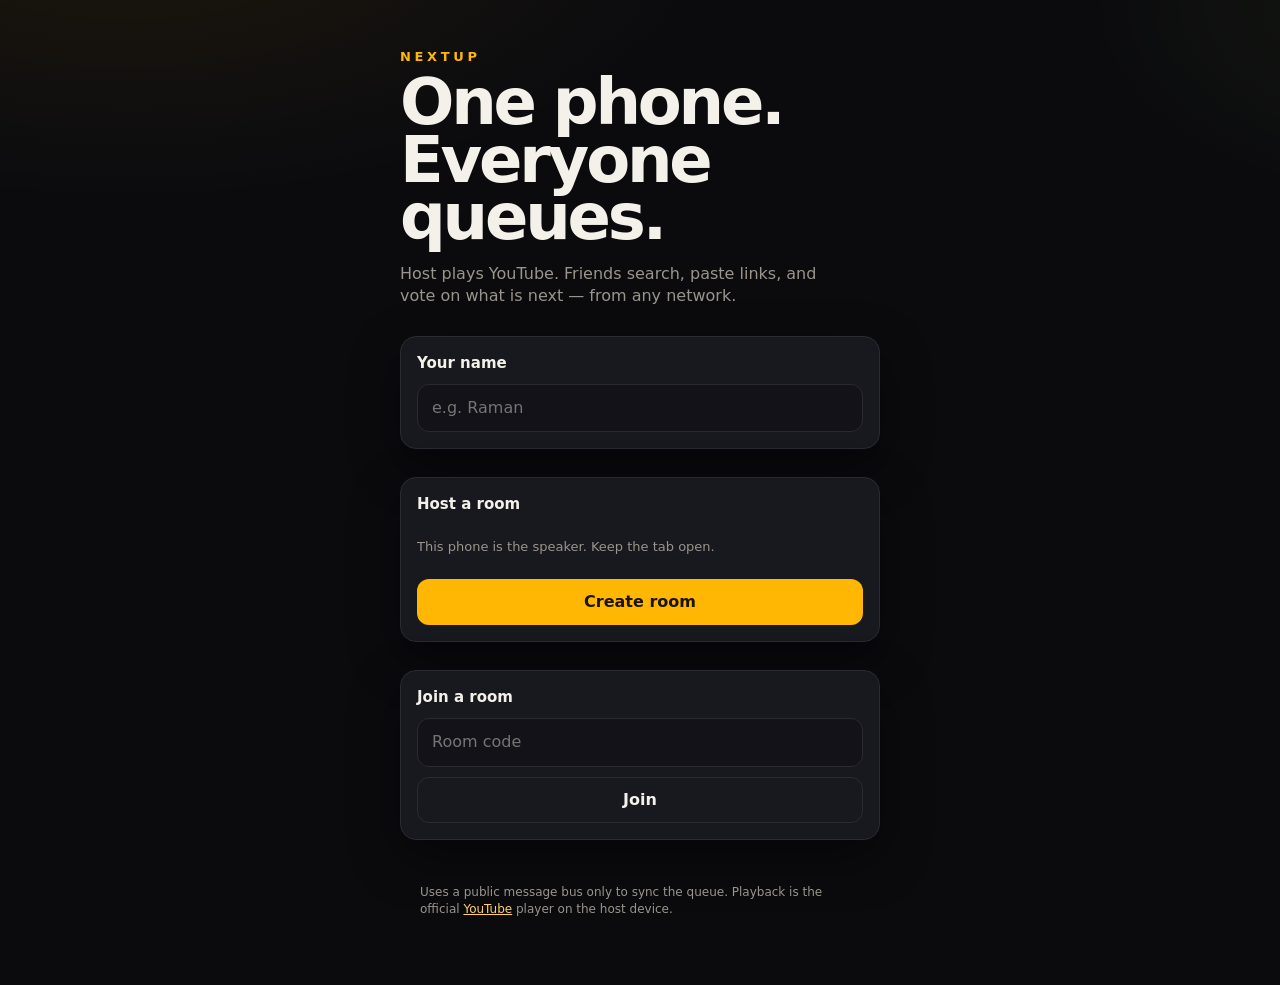
==== index.html @ c1068846 "Add NextUp static YouTube party queue." ====
<!DOCTYPE html>
<html lang="en">
<head>
  <meta charset="utf-8" />
  <meta name="viewport" content="width=device-width, initial-scale=1, viewport-fit=cover" />
  <meta name="referrer" content="origin" />
  <title>NextUp — shared YouTube queue</title>
  <link rel="stylesheet" href="styles.css" />
</head>
<body>
  <div class="app">
    <section id="view-home" class="view home on">
      <div class="mark">
        <b>NEXTUP</b>
        <h1>One phone.<br>Everyone queues.</h1>
        <p>Host plays YouTube. Friends search, paste links, and vote on what is next — from any network.</p>
      </div>
      <div class="panel">
        <h2>Your name</h2>
        <input id="nick" type="text" maxlength="20" placeholder="e.g. Raman" autocomplete="nickname" />
      </div>
      <div class="panel">
        <h2>Host a room</h2>
        <p class="hint">This phone is the speaker. Keep the tab open.</p>
        <button class="btn" id="btn-create">Create room</button>
      </div>
      <div class="panel">
        <h2>Join a room</h2>
        <input id="join-code" type="text" maxlength="8" placeholder="Room code" autocapitalize="characters" autocomplete="off" />
        <button class="btn ghost" id="btn-join">Join</button>
      </div>
      <p class="foot">
        Uses a public message bus only to sync the queue. Playback is the official
        <a href="https://www.youtube.com/t/terms" target="_blank" rel="noopener">YouTube</a> player on the host device.
      </p>
    </section>

    <section id="view-room" class="view">
      <header class="top">
        <button class="icon-btn" id="btn-leave" title="Leave">←</button>
        <div>
          <div class="kicker">ROOM</div>
          <div class="code" id="room-code">------</div>
        </div>
        <div class="grow"></div>
        <button class="icon-btn" id="btn-qr" title="QR">QR</button>
        <button class="icon-btn host-only" id="btn-lock" title="Lock queue" hidden>#</button>
        <button class="icon-btn host-only" id="btn-gear" title="Settings" hidden>⚙</button>
      </header>

      <div id="banner" class="banner"></div>

      <div id="player-wrap" class="player-wrap">
        <div class="stage">
          <div id="yt-player"></div>
          <div id="start-overlay" class="start-overlay">
            <button class="btn" id="btn-start">Start the party</button>
          </div>
        </div>
        <div class="row">
          <button class="btn ghost" id="btn-pause">Pause</button>
          <button class="btn" id="btn-skip">Skip</button>
        </div>
      </div>

      <div class="now" id="now">
        <img id="now-img" alt="" />
        <div class="meta">
          <div class="kicker" id="now-kicker">NOTHING PLAYING</div>
          <div class="title" id="now-title">Queue a song to begin</div>
          <div class="sub" id="now-sub"></div>
        </div>
      </div>

      <div class="queue" id="queue"></div>

      <div class="search-dock">
        <div class="search-box">
          <div class="results" id="results" hidden></div>
          <input id="search" type="search" placeholder="Search YouTube or paste a link" />
        </div>
      </div>
    </section>
  </div>

  <div id="toast" class="toast"></div>

  <div id="modal-qr" class="modal">
    <div class="sheet">
      <div class="kicker">SCAN TO JOIN</div>
      <div class="bigcode" id="qr-code-label"></div>
      <canvas id="qr-canvas" width="260" height="260"></canvas>
      <p class="hint" id="qr-url"></p>
      <button class="btn" id="btn-copy">Copy link</button>
      <button class="btn ghost" id="btn-close-qr">Close</button>
    </div>
  </div>

  <div id="modal-gear" class="modal">
    <div class="sheet" style="align-items:stretch">
      <h2>Host settings</h2>
      <p class="hint">Optional YouTube Data API key, stored only on this phone. Restrict it to this site’s HTTP referer in Google Cloud. Paste-a-link works without a key.</p>
      <label>API key</label>
      <input id="yt-key" type="password" placeholder="AIza…" autocomplete="off" />
      <button class="btn" id="btn-save-key">Save key</button>
      <button class="btn ghost" id="btn-close-gear">Close</button>
    </div>
  </div>

  <script type="module" src="js/app.js"></script>
</body>
</html>
---- styles.css ----
:root {
  --bg: #0b0b0e;
  --bg-2: #121218;
  --card: #18181f;
  --line: #2a2a33;
  --text: #f4f1ea;
  --muted: #9a958c;
  --amber: #ffb703;
  --amber-2: #ffd166;
  --up: #c8ff3d;
  --down: #ff6b81;
  --danger: #ff5d73;
  --ok: #7dffb3;
  --shadow: 0 18px 50px rgba(0, 0, 0, 0.45);
  --radius: 16px;
  --tap: 46px;
}

* { box-sizing: border-box; }
html, body { margin: 0; padding: 0; min-height: 100%; }
body {
  font-family: ui-sans-serif, system-ui, -apple-system, "Segoe UI", Roboto, sans-serif;
  background:
    radial-gradient(1200px 600px at 10% -10%, rgba(255, 183, 3, 0.08), transparent 50%),
    radial-gradient(800px 500px at 110% 0%, rgba(200, 255, 61, 0.05), transparent 40%),
    var(--bg);
  color: var(--text);
  line-height: 1.4;
}

button, input { font: inherit; color: inherit; }
button { cursor: pointer; }
button:disabled { opacity: 0.45; cursor: not-allowed; }

.app { max-width: 520px; margin: 0 auto; min-height: 100dvh; display: flex; flex-direction: column; }
.view { display: none; flex-direction: column; flex: 1; }
.view.on { display: flex; }

.home { padding: 48px 20px 32px; gap: 28px; }
.mark { display: flex; flex-direction: column; gap: 8px; }
.mark b {
  font-size: 13px;
  letter-spacing: 0.28em;
  color: var(--amber);
  font-weight: 700;
}
.mark h1 {
  margin: 0;
  font-size: clamp(40px, 12vw, 64px);
  letter-spacing: -0.05em;
  line-height: 0.9;
}
.mark p { margin: 8px 0 0; color: var(--muted); max-width: 28em; }

.panel {
  background: var(--card);
  border: 1px solid var(--line);
  border-radius: var(--radius);
  padding: 16px;
  display: flex;
  flex-direction: column;
  gap: 10px;
  box-shadow: var(--shadow);
}
.panel h2 { margin: 0; font-size: 15px; font-weight: 650; }
label { font-size: 12px; color: var(--muted); }
input[type="text"], input[type="password"], input[type="search"] {
  width: 100%;
  background: var(--bg-2);
  border: 1px solid var(--line);
  border-radius: 12px;
  padding: 12px 14px;
  min-height: var(--tap);
  outline: none;
}
input:focus { border-color: var(--amber); }

.btn {
  min-height: var(--tap);
  border: 0;
  border-radius: 12px;
  padding: 0 16px;
  font-weight: 700;
  background: var(--amber);
  color: #1a1400;
}
.btn.ghost {
  background: transparent;
  color: var(--text);
  border: 1px solid var(--line);
}
.btn.tiny { min-height: 36px; padding: 0 12px; font-size: 13px; }
.btn.danger { background: var(--danger); color: #fff; }
.row { display: flex; gap: 8px; }
.row > * { flex: 1; }

.hint { color: var(--muted); font-size: 13px; }
.foot {
  margin-top: auto;
  padding: 16px 20px 24px;
  color: var(--muted);
  font-size: 12px;
}
.foot a { color: var(--amber-2); }

.top {
  display: flex;
  align-items: center;
  gap: 8px;
  padding: 12px 14px 8px;
  position: sticky;
  top: 0;
  z-index: 5;
  background: linear-gradient(var(--bg) 70%, transparent);
}
.top .code {
  font-weight: 800;
  letter-spacing: 0.18em;
  font-size: 15px;
}
.top .grow { flex: 1; }
.icon-btn {
  width: var(--tap);
  height: var(--tap);
  border: 1px solid var(--line);
  background: var(--card);
  border-radius: 12px;
  color: var(--text);
  display: grid;
  place-items: center;
  flex: 0 0 auto;
}
.banner {
  margin: 0 14px 10px;
  padding: 10px 12px;
  border-radius: 12px;
  background: #3a2a00;
  color: var(--amber-2);
  font-size: 13px;
  display: none;
}
.banner.on { display: block; }
.banner.bad { background: #3a1218; color: #ffc9d0; }

.player-wrap {
  margin: 0 14px 12px;
  display: none;
  flex-direction: column;
  gap: 8px;
}
.player-wrap.on { display: flex; }
.stage {
  position: relative;
  width: 100%;
  aspect-ratio: 16 / 9;
  min-height: 200px;
  background: #000;
  border-radius: 14px;
  overflow: hidden;
  border: 1px solid var(--line);
}
.stage iframe, .stage > div { width: 100% !important; height: 100% !important; }
.start-overlay {
  position: absolute;
  inset: 0;
  display: grid;
  place-items: center;
  background: rgba(0,0,0,0.55);
  z-index: 2;
}
.start-overlay.gone { display: none; }

.now {
  margin: 0 14px 8px;
  background: var(--card);
  border: 1px solid var(--line);
  border-radius: 14px;
  padding: 10px;
  display: flex;
  gap: 10px;
  align-items: center;
}
.now img, .q-item img {
  width: 72px;
  height: 54px;
  object-fit: cover;
  border-radius: 8px;
  background: #000;
  flex: 0 0 auto;
}
.now .meta, .q-item .meta { min-width: 0; flex: 1; }
.kicker { font-size: 11px; letter-spacing: 0.14em; color: var(--amber); font-weight: 700; }
.title { font-weight: 700; font-size: 15px; white-space: nowrap; overflow: hidden; text-overflow: ellipsis; }
.sub { font-size: 12px; color: var(--muted); white-space: nowrap; overflow: hidden; text-overflow: ellipsis; }

.queue { flex: 1; padding: 4px 14px 120px; display: flex; flex-direction: column; gap: 8px; }
.q-item {
  display: flex;
  gap: 8px;
  align-items: center;
  background: var(--card);
  border: 1px solid var(--line);
  border-radius: 14px;
  padding: 8px;
}
.votes { display: flex; flex-direction: column; align-items: center; width: 40px; flex: 0 0 auto; }
.votes button {
  width: 36px;
  height: 28px;
  border: 0;
  background: transparent;
  color: var(--muted);
  font-size: 16px;
  border-radius: 8px;
}
.votes button.on-up { color: var(--up); }
.votes button.on-down { color: var(--down); }
.score { font-variant-numeric: tabular-nums; font-weight: 800; font-size: 14px; }
.x {
  width: 36px;
  height: 36px;
  border: 0;
  background: transparent;
  color: var(--muted);
  border-radius: 8px;
}

.search-dock {
  position: sticky;
  bottom: 0;
  padding: 10px 14px calc(12px + env(safe-area-inset-bottom));
  background: linear-gradient(transparent, var(--bg) 30%);
}
.search-box {
  background: var(--card);
  border: 1px solid var(--line);
  border-radius: 16px;
  padding: 8px;
  box-shadow: var(--shadow);
}
.results {
  max-height: 42dvh;
  overflow: auto;
  display: flex;
  flex-direction: column;
  gap: 6px;
  padding: 4px 4px 8px;
}
.res {
  display: flex;
  gap: 8px;
  align-items: center;
  width: 100%;
  text-align: left;
  background: var(--bg-2);
  border: 1px solid transparent;
  border-radius: 12px;
  padding: 6px;
  color: inherit;
}
.res img { width: 64px; height: 48px; object-fit: cover; border-radius: 8px; }
.toast {
  position: fixed;
  left: 50%;
  bottom: 96px;
  transform: translateX(-50%);
  background: #222;
  border: 1px solid var(--line);
  padding: 10px 14px;
  border-radius: 999px;
  font-size: 13px;
  display: none;
  z-index: 20;
  max-width: 90vw;
}
.toast.on { display: block; }

.modal {
  position: fixed;
  inset: 0;
  background: rgba(0,0,0,0.62);
  display: none;
  place-items: center;
  z-index: 30;
  padding: 20px;
}
.modal.on { display: grid; }
.modal .sheet {
  background: var(--card);
  border: 1px solid var(--line);
  border-radius: 18px;
  padding: 18px;
  width: min(360px, 100%);
  display: flex;
  flex-direction: column;
  gap: 12px;
  align-items: center;
}
.modal canvas { width: 260px; height: 260px; background: #fff; border-radius: 8px; }
.bigcode { font-size: 28px; letter-spacing: 0.28em; font-weight: 800; }

.empty { color: var(--muted); text-align: center; padding: 28px 12px; font-size: 14px; }
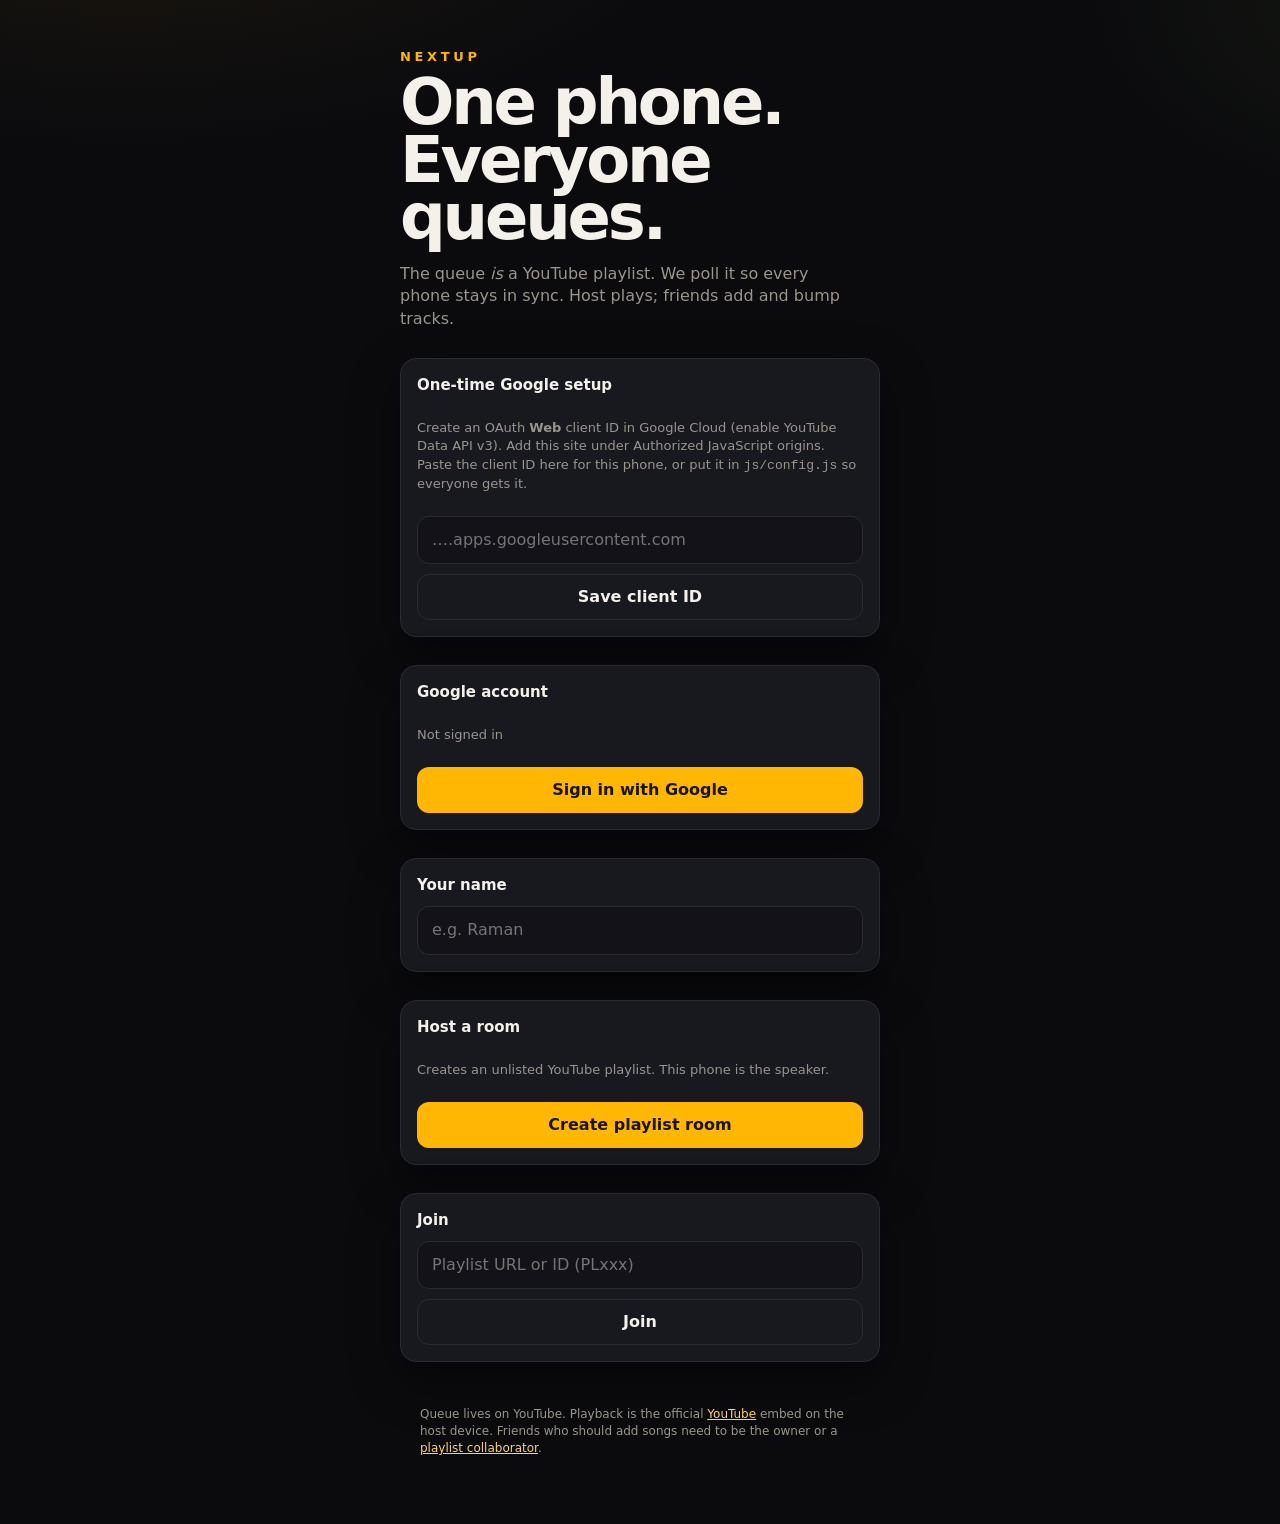
==== commit f853ceaf: "Use a YouTube playlist as the queue; poll it instead of MQTT." ====
--- a/index.html
+++ b/index.html
@@ -5,7 +5,17 @@
   <meta name="viewport" content="width=device-width, initial-scale=1, viewport-fit=cover" />
   <meta name="referrer" content="origin" />
   <title>NextUp — shared YouTube queue</title>
+  <link rel="icon" href="data:image/svg+xml,%3Csvg xmlns='http://www.w3.org/2000/svg' viewBox='0 0 64 64'%3E%3Crect fill='%23ffb703' width='64' height='64' rx='14'/%3E%3Ctext x='32' y='44' text-anchor='middle' font-size='34' font-family='sans-serif' font-weight='700'%3EN%3C/text%3E%3C/svg%3E" />
+  <script>
+    (function () {
+      var p = location.pathname;
+      if (p && p.charAt(p.length - 1) !== "/" && p.indexOf(".") === -1) {
+        location.replace(p + "/" + location.search + location.hash);
+      }
+    })();
+  </script>
   <link rel="stylesheet" href="styles.css" />
+  <script src="https://accounts.google.com/gsi/client" async defer></script>
 </head>
 <body>
   <div class="app">
@@ -13,7 +23,18 @@
       <div class="mark">
         <b>NEXTUP</b>
         <h1>One phone.<br>Everyone queues.</h1>
-        <p>Host plays YouTube. Friends search, paste links, and vote on what is next — from any network.</p>
+        <p>The queue <em>is</em> a YouTube playlist. We poll it so every phone stays in sync. Host plays; friends add and bump tracks.</p>
+      </div>
+      <div class="panel" id="setup-panel" hidden>
+        <h2>One-time Google setup</h2>
+        <p class="hint">Create an OAuth <strong>Web</strong> client ID in Google Cloud (enable YouTube Data API v3). Add this site under Authorized JavaScript origins. Paste the client ID here for this phone, or put it in <code>js/config.js</code> so everyone gets it.</p>
+        <input id="google-client-id" type="text" placeholder="….apps.googleusercontent.com" autocomplete="off" />
+        <button class="btn ghost" id="btn-save-setup">Save client ID</button>
+      </div>
+      <div class="panel">
+        <h2>Google account</h2>
+        <p class="hint" id="auth-status">Not signed in</p>
+        <button class="btn" id="btn-google">Sign in with Google</button>
       </div>
       <div class="panel">
         <h2>Your name</h2>
@@ -21,17 +42,19 @@
       </div>
       <div class="panel">
         <h2>Host a room</h2>
-        <p class="hint">This phone is the speaker. Keep the tab open.</p>
-        <button class="btn" id="btn-create">Create room</button>
+        <p class="hint">Creates an unlisted YouTube playlist. This phone is the speaker.</p>
+        <button class="btn" id="btn-create">Create playlist room</button>
       </div>
       <div class="panel">
-        <h2>Join a room</h2>
-        <input id="join-code" type="text" maxlength="8" placeholder="Room code" autocapitalize="characters" autocomplete="off" />
+        <h2>Join</h2>
+        <input id="join-code" type="text" placeholder="Playlist URL or ID (PLxxx)" autocomplete="off" />
         <button class="btn ghost" id="btn-join">Join</button>
       </div>
       <p class="foot">
-        Uses a public message bus only to sync the queue. Playback is the official
-        <a href="https://www.youtube.com/t/terms" target="_blank" rel="noopener">YouTube</a> player on the host device.
+        Queue lives on YouTube. Playback is the official
+        <a href="https://www.youtube.com/t/terms" target="_blank" rel="noopener">YouTube</a> embed on the host device.
+        Friends who should add songs need to be the owner or a
+        <a href="https://support.google.com/youtubemusic/answer/12574927" target="_blank" rel="noopener">playlist collaborator</a>.
       </p>
     </section>
 
@@ -44,8 +67,8 @@
         </div>
         <div class="grow"></div>
         <button class="icon-btn" id="btn-qr" title="QR">QR</button>
-        <button class="icon-btn host-only" id="btn-lock" title="Lock queue" hidden>#</button>
-        <button class="icon-btn host-only" id="btn-gear" title="Settings" hidden>⚙</button>
+        <button class="icon-btn host-only" id="btn-lock" title="Lock queue" hidden></button>
+        <button class="icon-btn" id="btn-gear" title="Settings">⚙</button>
       </header>
 
       <div id="banner" class="banner"></div>
@@ -98,11 +121,12 @@
 
   <div id="modal-gear" class="modal">
     <div class="sheet" style="align-items:stretch">
-      <h2>Host settings</h2>
-      <p class="hint">Optional YouTube Data API key, stored only on this phone. Restrict it to this site’s HTTP referer in Google Cloud. Paste-a-link works without a key.</p>
-      <label>API key</label>
-      <input id="yt-key" type="password" placeholder="AIza…" autocomplete="off" />
-      <button class="btn" id="btn-save-key">Save key</button>
+      <h2>Playlist</h2>
+      <p class="hint">The room is this YouTube playlist. Enable <strong>Collaborate</strong> on it so friends can add with their Google accounts. Then they open the invite once.</p>
+      <a id="playlist-link" href="#" target="_blank" rel="noopener">Open playlist on YouTube</a>
+      <label>Google OAuth client ID</label>
+      <input id="yt-key" type="text" placeholder="….apps.googleusercontent.com" autocomplete="off" />
+      <button class="btn" id="btn-save-key">Save client ID</button>
       <button class="btn ghost" id="btn-close-gear">Close</button>
     </div>
   </div>
--- a/styles.css
+++ b/styles.css
@@ -130,6 +130,11 @@
   place-items: center;
   flex: 0 0 auto;
 }
+.icon-btn[hidden],
+.host-only[hidden],
+[hidden] {
+  display: none !important;
+}
 .banner {
   margin: 0 14px 10px;
   padding: 10px 12px;
